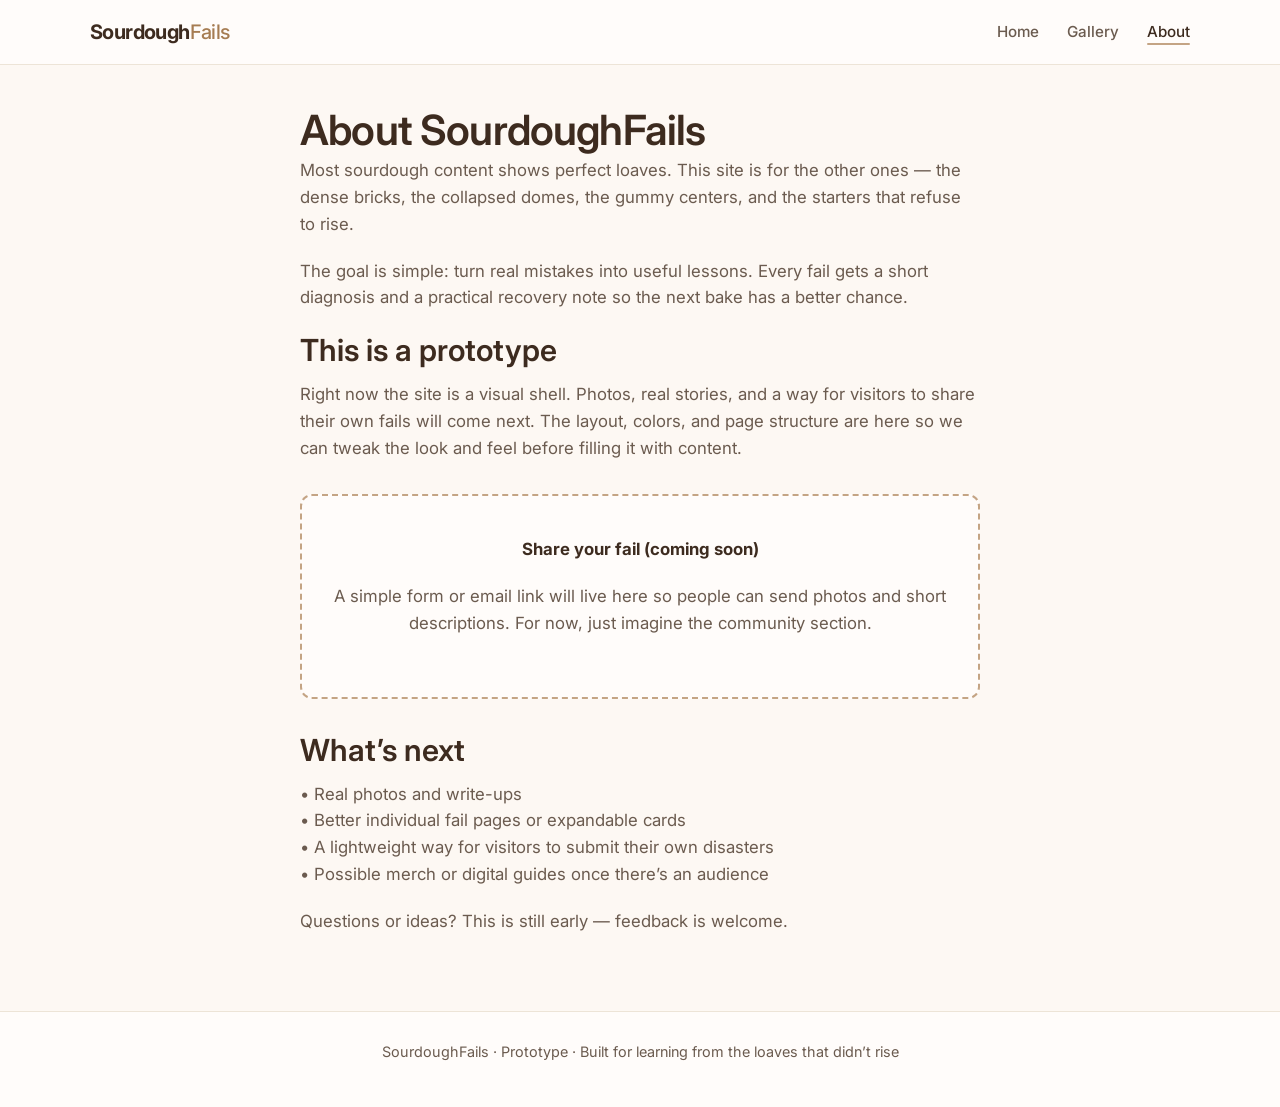
==== about.html @ 9b86373a "Add files via upload Initial site upload" ====
<!DOCTYPE html>
<html lang="en">
<head>
  <meta charset="UTF-8">
  <meta name="viewport" content="width=device-width, initial-scale=1.0">
  <title>About – SourdoughFails</title>
  <meta name="description" content="Why SourdoughFails exists and how you can share your own baking disasters.">
  <link rel="preconnect" href="https://fonts.googleapis.com">
  <link rel="preconnect" href="https://fonts.gstatic.com" crossorigin>
  <link href="https://fonts.googleapis.com/css2?family=Inter:wght@400;500;600;700&display=swap" rel="stylesheet">
  <link rel="stylesheet" href="css/styles.css">
</head>
<body>
  <header>
    <div class="container nav-inner">
      <a href="index.html" class="logo">Sourdough<span>Fails</span></a>
      <button class="menu-toggle" aria-label="Toggle menu" onclick="document.querySelector('nav').classList.toggle('open')">
        <span></span><span></span><span></span>
      </button>
      <nav>
        <ul>
          <li><a href="index.html">Home</a></li>
          <li><a href="gallery.html">Gallery</a></li>
          <li><a href="about.html" class="active">About</a></li>
        </ul>
      </nav>
    </div>
  </header>

  <main>
    <section class="section" style="padding-top: 2.5rem;">
      <div class="container">
        <div class="about-content">
          <h1>About SourdoughFails</h1>

          <p>
            Most sourdough content shows perfect loaves. This site is for the other ones —
            the dense bricks, the collapsed domes, the gummy centers, and the starters that refuse to rise.
          </p>

          <p>
            The goal is simple: turn real mistakes into useful lessons. Every fail gets a short diagnosis
            and a practical recovery note so the next bake has a better chance.
          </p>

          <h2 class="mt-2">This is a prototype</h2>
          <p>
            Right now the site is a visual shell. Photos, real stories, and a way for visitors to share
            their own fails will come next. The layout, colors, and page structure are here so we can
            tweak the look and feel before filling it with content.
          </p>

          <div class="placeholder-box">
            <p><strong>Share your fail (coming soon)</strong></p>
            <p>
              A simple form or email link will live here so people can send photos and short descriptions.
              For now, just imagine the community section.
            </p>
          </div>

          <h2>What’s next</h2>
          <p>
            • Real photos and write-ups<br>
            • Better individual fail pages or expandable cards<br>
            • A lightweight way for visitors to submit their own disasters<br>
            • Possible merch or digital guides once there’s an audience
          </p>

          <p class="mt-2">
            Questions or ideas? This is still early — feedback is welcome.
          </p>
        </div>
      </div>
    </section>
  </main>

  <footer>
    <div class="container">
      <p>SourdoughFails · Prototype · Built for learning from the loaves that didn’t rise</p>
    </div>
  </footer>
</body>
</html>
---- css/styles.css ----
/* SourdoughFails – Prototype styles
   Warm bakery palette, clean, photo-friendly, mobile-first */

:root {
  --cream: #FDF8F3;
  --warm-white: #FFFCFA;
  --wheat: #E8D5B7;
  --tan: #C4A484;
  --soft-brown: #8B6F47;
  --dark-brown: #3D2B1F;
  --accent: #A67C52;
  --text: #3D2B1F;
  --muted: #6B5B4F;
  --border: #EDE4D7;
  --shadow: 0 4px 20px rgba(61, 43, 31, 0.08);
  --radius: 12px;
  --font-sans: "Inter", system-ui, -apple-system, sans-serif;
  --font-serif: "Georgia", "Times New Roman", serif;
}

*,
*::before,
*::after {
  box-sizing: border-box;
  margin: 0;
  padding: 0;
}

html {
  scroll-behavior: smooth;
}

body {
  font-family: var(--font-sans);
  background: var(--cream);
  color: var(--text);
  line-height: 1.6;
  min-height: 100vh;
  display: flex;
  flex-direction: column;
}

/* Typography */
h1, h2, h3 {
  font-weight: 600;
  line-height: 1.25;
  color: var(--dark-brown);
}

h1 {
  font-size: clamp(1.8rem, 5vw, 2.6rem);
  letter-spacing: -0.02em;
}

h2 {
  font-size: clamp(1.4rem, 3.5vw, 1.9rem);
  margin-bottom: 0.75rem;
}

h3 {
  font-size: 1.15rem;
}

p {
  color: var(--muted);
  margin-bottom: 1rem;
}

a {
  color: var(--accent);
  text-decoration: none;
  transition: color 0.2s ease;
}

a:hover {
  color: var(--soft-brown);
}

/* Layout */
.container {
  width: min(1100px, 92%);
  margin: 0 auto;
}

/* Header / Nav */
header {
  background: var(--warm-white);
  border-bottom: 1px solid var(--border);
  position: sticky;
  top: 0;
  z-index: 100;
  backdrop-filter: blur(8px);
}

.nav-inner {
  display: flex;
  align-items: center;
  justify-content: space-between;
  padding: 1rem 0;
  gap: 1rem;
}

.logo {
  font-size: 1.25rem;
  font-weight: 700;
  color: var(--dark-brown);
  letter-spacing: -0.03em;
}

.logo span {
  color: var(--accent);
  font-weight: 500;
}

nav ul {
  display: flex;
  list-style: none;
  gap: 1.75rem;
}

nav a {
  color: var(--muted);
  font-size: 0.95rem;
  font-weight: 500;
  position: relative;
}

nav a:hover,
nav a.active {
  color: var(--dark-brown);
}

nav a.active::after {
  content: "";
  position: absolute;
  left: 0;
  bottom: -4px;
  width: 100%;
  height: 2px;
  background: var(--tan);
  border-radius: 1px;
}

/* Mobile menu button */
.menu-toggle {
  display: none;
  background: none;
  border: none;
  cursor: pointer;
  padding: 0.35rem;
}

.menu-toggle span {
  display: block;
  width: 22px;
  height: 2px;
  background: var(--dark-brown);
  margin: 5px 0;
  transition: 0.25s;
}

/* Hero */
.hero {
  padding: 3.5rem 0 3rem;
  text-align: center;
}

.hero p.lead {
  font-size: 1.15rem;
  max-width: 540px;
  margin: 0.75rem auto 1.75rem;
  color: var(--muted);
}

.btn {
  display: inline-block;
  background: var(--dark-brown);
  color: var(--warm-white);
  padding: 0.7rem 1.5rem;
  border-radius: 8px;
  font-weight: 500;
  font-size: 0.95rem;
  transition: background 0.2s ease, transform 0.15s ease;
}

.btn:hover {
  background: var(--soft-brown);
  color: var(--warm-white);
  transform: translateY(-1px);
}

.btn-outline {
  background: transparent;
  border: 1.5px solid var(--tan);
  color: var(--dark-brown);
}

.btn-outline:hover {
  background: var(--wheat);
  border-color: var(--wheat);
  color: var(--dark-brown);
}

/* Featured / Cards */
.section {
  padding: 2.5rem 0 3.5rem;
}

.section-header {
  text-align: center;
  margin-bottom: 2rem;
}

.section-header p {
  max-width: 480px;
  margin: 0.5rem auto 0;
}

.card-grid {
  display: grid;
  grid-template-columns: repeat(auto-fill, minmax(280px, 1fr));
  gap: 1.5rem;
}

.card {
  background: var(--warm-white);
  border-radius: var(--radius);
  overflow: hidden;
  box-shadow: var(--shadow);
  border: 1px solid var(--border);
  transition: transform 0.2s ease, box-shadow 0.2s ease;
}

.card:hover {
  transform: translateY(-3px);
  box-shadow: 0 8px 28px rgba(61, 43, 31, 0.12);
}

.card-img {
  aspect-ratio: 4 / 3;
  background: var(--wheat);
  display: flex;
  align-items: center;
  justify-content: center;
  color: var(--soft-brown);
  font-size: 0.9rem;
  font-weight: 500;
  position: relative;
  overflow: hidden;
}

.card-img span {
  opacity: 0.7;
}

.card-body {
  padding: 1.25rem 1.35rem 1.5rem;
}

.card-body h3 {
  margin-bottom: 0.4rem;
}

.card-body p {
  font-size: 0.92rem;
  margin-bottom: 0.75rem;
}

.tag {
  display: inline-block;
  background: var(--wheat);
  color: var(--soft-brown);
  font-size: 0.75rem;
  font-weight: 600;
  padding: 0.2rem 0.55rem;
  border-radius: 4px;
  text-transform: uppercase;
  letter-spacing: 0.03em;
}

/* About page */
.about-content {
  max-width: 680px;
  margin: 0 auto;
}

.about-content p {
  font-size: 1.05rem;
  margin-bottom: 1.25rem;
}

.placeholder-box {
  background: var(--warm-white);
  border: 2px dashed var(--tan);
  border-radius: var(--radius);
  padding: 2.5rem 1.5rem;
  text-align: center;
  color: var(--muted);
  margin: 2rem 0;
}

.placeholder-box strong {
  color: var(--dark-brown);
}

/* Footer */
footer {
  margin-top: auto;
  background: var(--warm-white);
  border-top: 1px solid var(--border);
  padding: 1.75rem 0;
  text-align: center;
  font-size: 0.9rem;
  color: var(--muted);
}

footer a {
  color: var(--soft-brown);
}

/* Utility */
.mt-1 { margin-top: 0.5rem; }
.mt-2 { margin-top: 1rem; }
.mb-2 { margin-bottom: 1rem; }
.text-center { text-align: center; }

/* Responsive */
@media (max-width: 700px) {
  .menu-toggle {
    display: block;
  }

  nav {
    position: absolute;
    top: 100%;
    left: 0;
    right: 0;
    background: var(--warm-white);
    border-bottom: 1px solid var(--border);
    padding: 1rem 0;
    display: none;
  }

  nav.open {
    display: block;
  }

  nav ul {
    flex-direction: column;
    align-items: center;
    gap: 1rem;
  }

  .hero {
    padding: 2.5rem 0 2rem;
  }

  .card-grid {
    grid-template-columns: 1fr;
  }
}
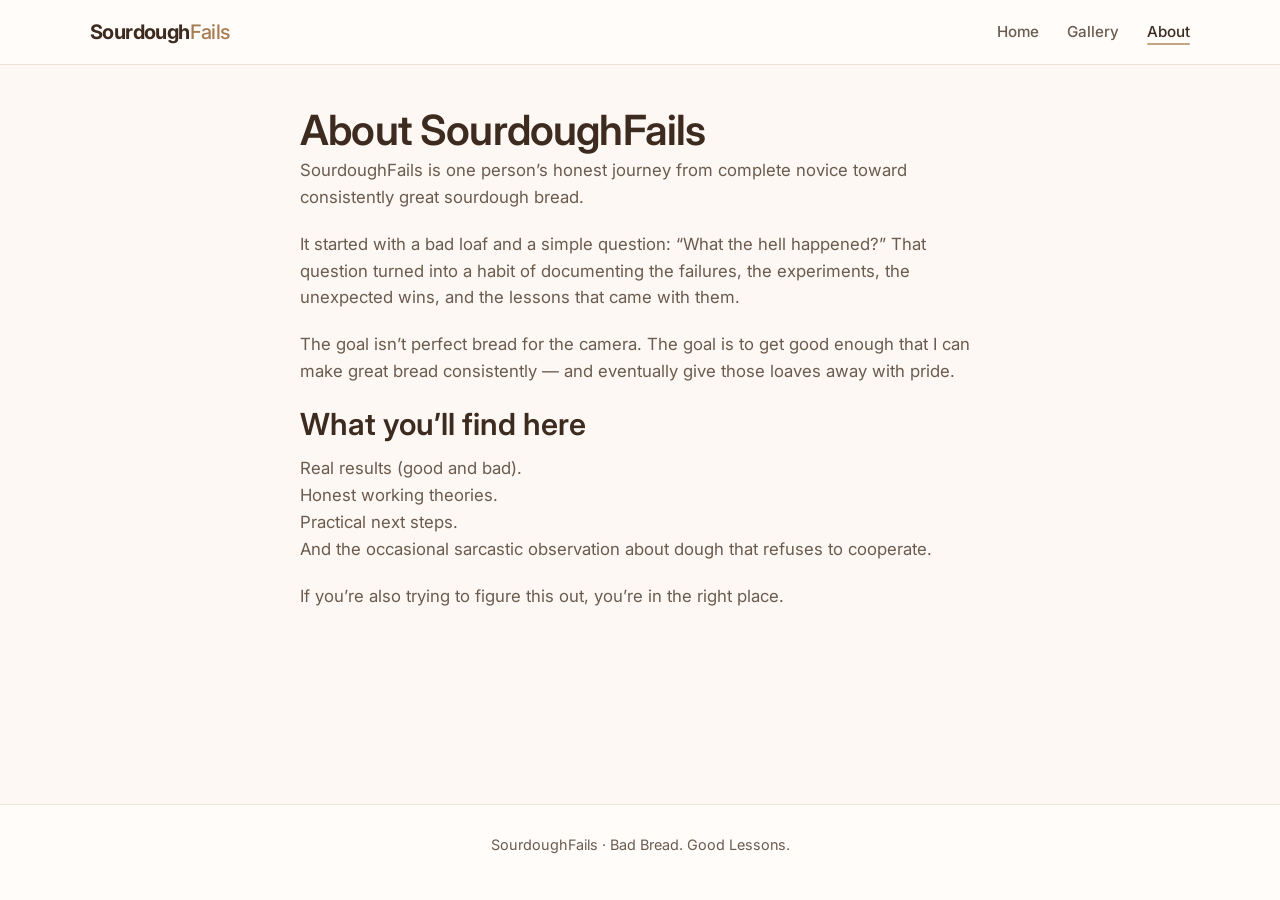
==== commit 7fec109a: "Update about.html Updated based on brand bible V1.0" ====
--- a/about.html
+++ b/about.html
@@ -4,7 +4,7 @@
   <meta charset="UTF-8">
   <meta name="viewport" content="width=device-width, initial-scale=1.0">
   <title>About – SourdoughFails</title>
-  <meta name="description" content="Why SourdoughFails exists and how you can share your own baking disasters.">
+  <meta name="description" content="The story behind SourdoughFails — one person's journey toward consistently great bread.">
   <link rel="preconnect" href="https://fonts.googleapis.com">
   <link rel="preconnect" href="https://fonts.gstatic.com" crossorigin>
   <link href="https://fonts.googleapis.com/css2?family=Inter:wght@400;500;600;700&display=swap" rel="stylesheet">
@@ -34,40 +34,29 @@
           <h1>About SourdoughFails</h1>
 
           <p>
-            Most sourdough content shows perfect loaves. This site is for the other ones —
-            the dense bricks, the collapsed domes, the gummy centers, and the starters that refuse to rise.
+            SourdoughFails is one person’s honest journey from complete novice toward consistently great sourdough bread.
           </p>
 
           <p>
-            The goal is simple: turn real mistakes into useful lessons. Every fail gets a short diagnosis
-            and a practical recovery note so the next bake has a better chance.
+            It started with a bad loaf and a simple question: “What the hell happened?”  
+            That question turned into a habit of documenting the failures, the experiments, the unexpected wins, and the lessons that came with them.
           </p>
 
-          <h2 class="mt-2">This is a prototype</h2>
           <p>
-            Right now the site is a visual shell. Photos, real stories, and a way for visitors to share
-            their own fails will come next. The layout, colors, and page structure are here so we can
-            tweak the look and feel before filling it with content.
+            The goal isn’t perfect bread for the camera.  
+            The goal is to get good enough that I can make great bread consistently — and eventually give those loaves away with pride.
           </p>
 
-          <div class="placeholder-box">
-            <p><strong>Share your fail (coming soon)</strong></p>
-            <p>
-              A simple form or email link will live here so people can send photos and short descriptions.
-              For now, just imagine the community section.
-            </p>
-          </div>
-
-          <h2>What’s next</h2>
+          <h2 class="mt-2">What you’ll find here</h2>
           <p>
-            • Real photos and write-ups<br>
-            • Better individual fail pages or expandable cards<br>
-            • A lightweight way for visitors to submit their own disasters<br>
-            • Possible merch or digital guides once there’s an audience
+            Real results (good and bad).<br>
+            Honest working theories.<br>
+            Practical next steps.<br>
+            And the occasional sarcastic observation about dough that refuses to cooperate.
           </p>
 
-          <p class="mt-2">
-            Questions or ideas? This is still early — feedback is welcome.
+          <p>
+            If you’re also trying to figure this out, you’re in the right place.
           </p>
         </div>
       </div>
@@ -76,7 +65,7 @@
 
   <footer>
     <div class="container">
-      <p>SourdoughFails · Prototype · Built for learning from the loaves that didn’t rise</p>
+      <p>SourdoughFails · Bad Bread. Good Lessons.</p>
     </div>
   </footer>
 </body>
